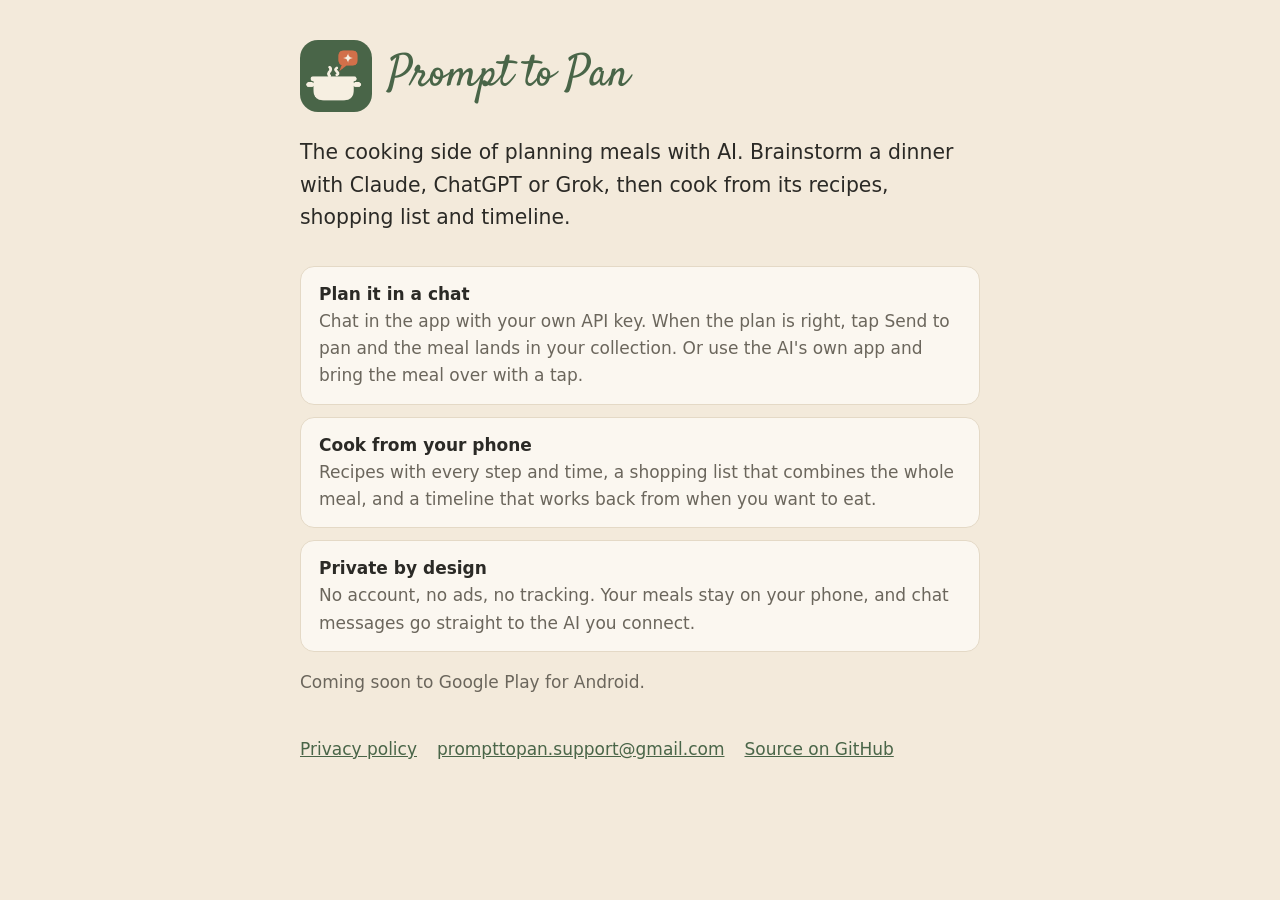
==== docs/index.html @ 09ab22e7 "Add a home page to the GitHub Pages site docs/index.html introduces the app and links to the privacy" ====
<!doctype html>
<html lang="en">
<head>
<meta charset="utf-8">
<meta name="viewport" content="width=device-width, initial-scale=1">
<title>Prompt to Pan</title>
<meta name="description" content="Plan meals with Claude, ChatGPT or Grok, then cook from recipes, shopping lists and timelines.">
<link rel="icon" href="icon.png">
<style>
  @font-face { font-family: Satisfy; src: url(fonts/Satisfy-Regular.woff2) format("woff2"); font-display: swap; }
  :root { --bg: #F3EADB; --surface: #FBF7F0; --line: #E4D9C6; --text: #2B2A26; --muted: #6B665C; --accent: #496548; }
  @media (prefers-color-scheme: dark) { :root { --bg: #232A24; --surface: #2E372F; --line: #3B463C; --text: #EFE8DA; --muted: #B5AE9F; --accent: #9CC29A; } }
  body { margin: 0; background: var(--bg); color: var(--text); font: 17px/1.6 system-ui, sans-serif; }
  main { max-width: 680px; margin: 0 auto; padding: 40px 16px 64px; }
  header { display: flex; align-items: center; gap: 16px; }
  header img { width: 72px; height: 72px; border-radius: 18px; }
  h1 { font: 400 2.6em/1.1 Satisfy, cursive; color: var(--accent); margin: 0; }
  .lead { font-size: 1.2em; margin: 24px 0 32px; }
  .features { display: grid; gap: 12px; padding: 0; list-style: none; }
  .features li { background: var(--surface); border: 1px solid var(--line); border-radius: 14px; padding: 14px 18px; }
  .features strong { display: block; }
  .muted { color: var(--muted); }
  a { color: var(--accent); }
  footer { margin-top: 40px; display: flex; flex-wrap: wrap; gap: 8px 20px; }
</style>
</head>
<body>
<main>
<header>
  <img src="icon.png" alt="">
  <h1>Prompt to Pan</h1>
</header>

<p class="lead">The cooking side of planning meals with AI. Brainstorm a dinner with Claude, ChatGPT or Grok, then cook from its recipes, shopping list and timeline.</p>

<ul class="features">
  <li><strong>Plan it in a chat</strong><span class="muted">Chat in the app with your own API key. When the plan is right, tap Send to pan and the meal lands in your collection. Or use the AI's own app and bring the meal over with a tap.</span></li>
  <li><strong>Cook from your phone</strong><span class="muted">Recipes with every step and time, a shopping list that combines the whole meal, and a timeline that works back from when you want to eat.</span></li>
  <li><strong>Private by design</strong><span class="muted">No account, no ads, no tracking. Your meals stay on your phone, and chat messages go straight to the AI you connect.</span></li>
</ul>

<p class="muted">Coming soon to Google Play for Android.</p>

<footer>
  <a href="privacy.html">Privacy policy</a>
  <a href="mailto:prompttopan.support@gmail.com">prompttopan.support@gmail.com</a>
  <a href="https://github.com/jimbo-yo/MealkeeperAndroid">Source on GitHub</a>
</footer>
</main>
</body>
</html>
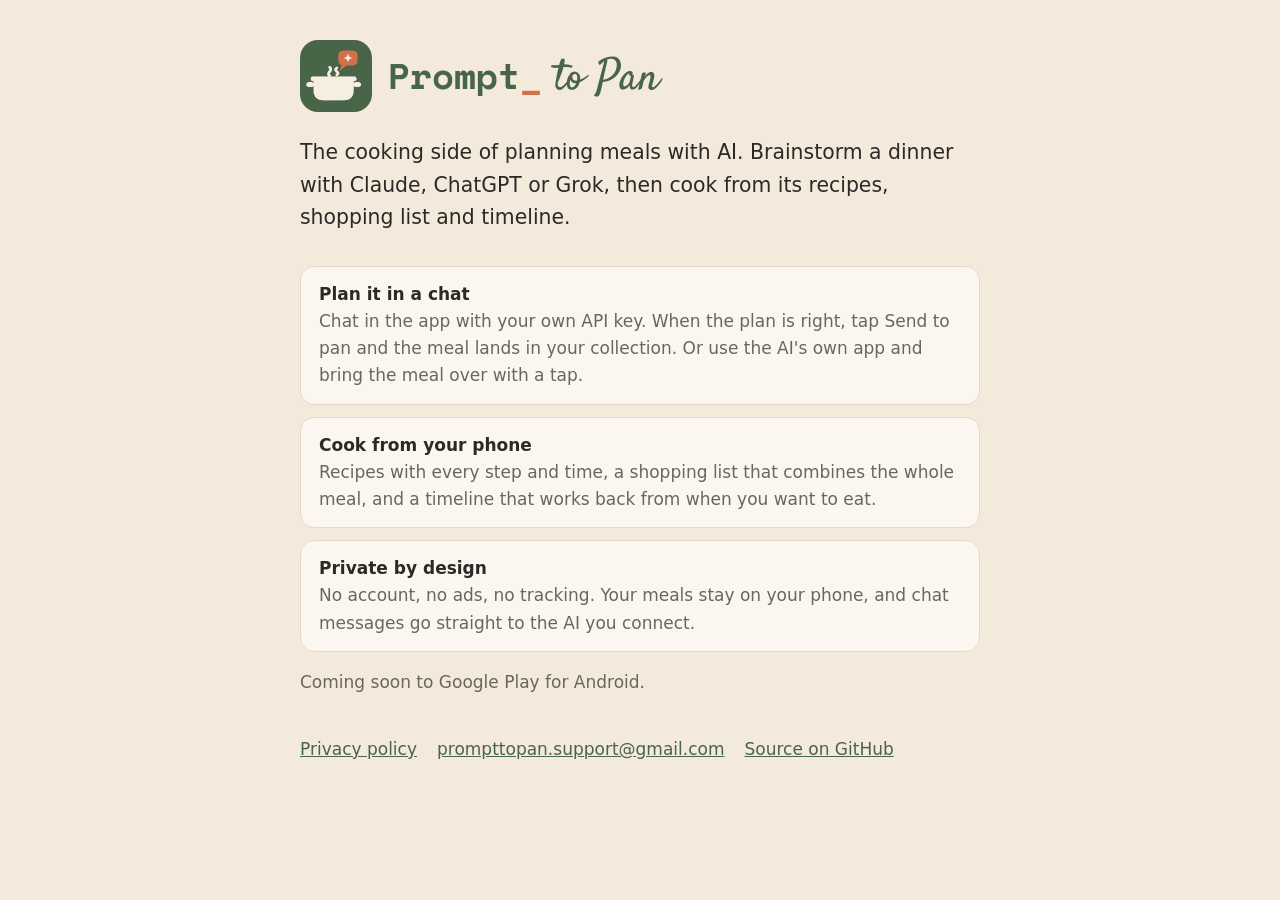
==== commit 8e541018: "Set "Prompt" in Space Mono with a blinking cursor The app name now pairs a typed-prompt look with th" ====
--- a/docs/index.html
+++ b/docs/index.html
@@ -8,6 +8,7 @@
 <link rel="icon" href="icon.png">
 <style>
   @font-face { font-family: Satisfy; src: url(fonts/Satisfy-Regular.woff2) format("woff2"); font-display: swap; }
+  @font-face { font-family: "Space Mono"; src: url(fonts/SpaceMono-Bold.woff2) format("woff2"); font-weight: 700; font-display: swap; }
   :root { --bg: #F3EADB; --surface: #FBF7F0; --line: #E4D9C6; --text: #2B2A26; --muted: #6B665C; --accent: #496548; }
   @media (prefers-color-scheme: dark) { :root { --bg: #232A24; --surface: #2E372F; --line: #3B463C; --text: #EFE8DA; --muted: #B5AE9F; --accent: #9CC29A; } }
   body { margin: 0; background: var(--bg); color: var(--text); font: 17px/1.6 system-ui, sans-serif; }
@@ -15,6 +16,10 @@
   header { display: flex; align-items: center; gap: 16px; }
   header img { width: 72px; height: 72px; border-radius: 18px; }
   h1 { font: 400 2.6em/1.1 Satisfy, cursive; color: var(--accent); margin: 0; }
+  .prompt { font: 700 .82em "Space Mono", monospace; }
+  .prompt::after { content: "_" / ""; color: #D2704A; animation: blink 1.1s steps(1) infinite; }
+  @keyframes blink { 50% { opacity: 0; } }
+  @media (prefers-reduced-motion: reduce) { .prompt::after { animation: none; } }
   .lead { font-size: 1.2em; margin: 24px 0 32px; }
   .features { display: grid; gap: 12px; padding: 0; list-style: none; }
   .features li { background: var(--surface); border: 1px solid var(--line); border-radius: 14px; padding: 14px 18px; }
@@ -28,7 +33,7 @@
 <main>
 <header>
   <img src="icon.png" alt="">
-  <h1>Prompt to Pan</h1>
+  <h1><span class="prompt">Prompt</span> to Pan</h1>
 </header>
 
 <p class="lead">The cooking side of planning meals with AI. Brainstorm a dinner with Claude, ChatGPT or Grok, then cook from its recipes, shopping list and timeline.</p>
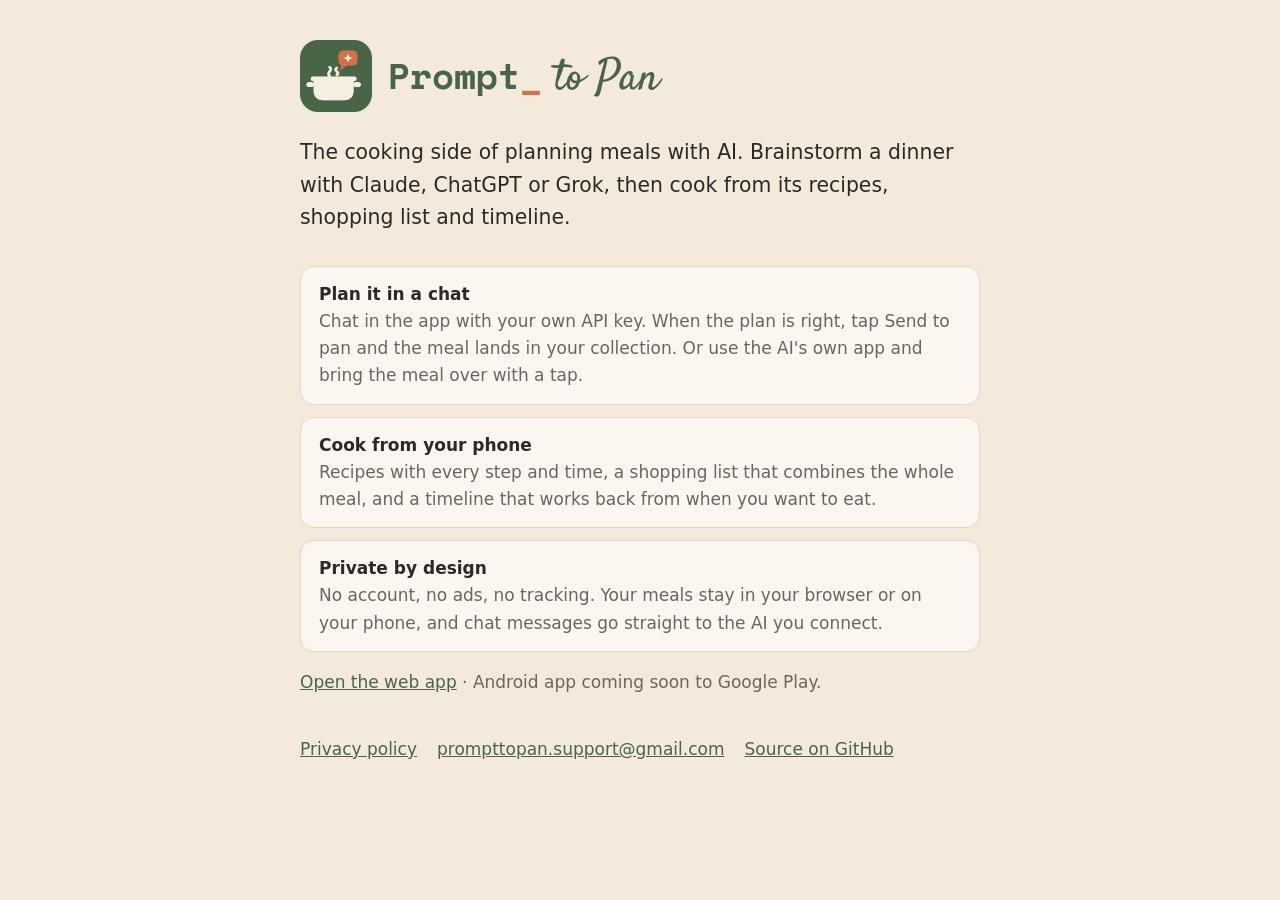
==== commit 8fe9675e: "Publish web app and improve meal sharing" ====
--- a/docs/index.html
+++ b/docs/index.html
@@ -41,10 +41,10 @@
 <ul class="features">
   <li><strong>Plan it in a chat</strong><span class="muted">Chat in the app with your own API key. When the plan is right, tap Send to pan and the meal lands in your collection. Or use the AI's own app and bring the meal over with a tap.</span></li>
   <li><strong>Cook from your phone</strong><span class="muted">Recipes with every step and time, a shopping list that combines the whole meal, and a timeline that works back from when you want to eat.</span></li>
-  <li><strong>Private by design</strong><span class="muted">No account, no ads, no tracking. Your meals stay on your phone, and chat messages go straight to the AI you connect.</span></li>
+  <li><strong>Private by design</strong><span class="muted">No account, no ads, no tracking. Your meals stay in your browser or on your phone, and chat messages go straight to the AI you connect.</span></li>
 </ul>
 
-<p class="muted">Coming soon to Google Play for Android.</p>
+<p class="muted"><a href="app/">Open the web app</a> · Android app coming soon to Google Play.</p>
 
 <footer>
   <a href="privacy.html">Privacy policy</a>
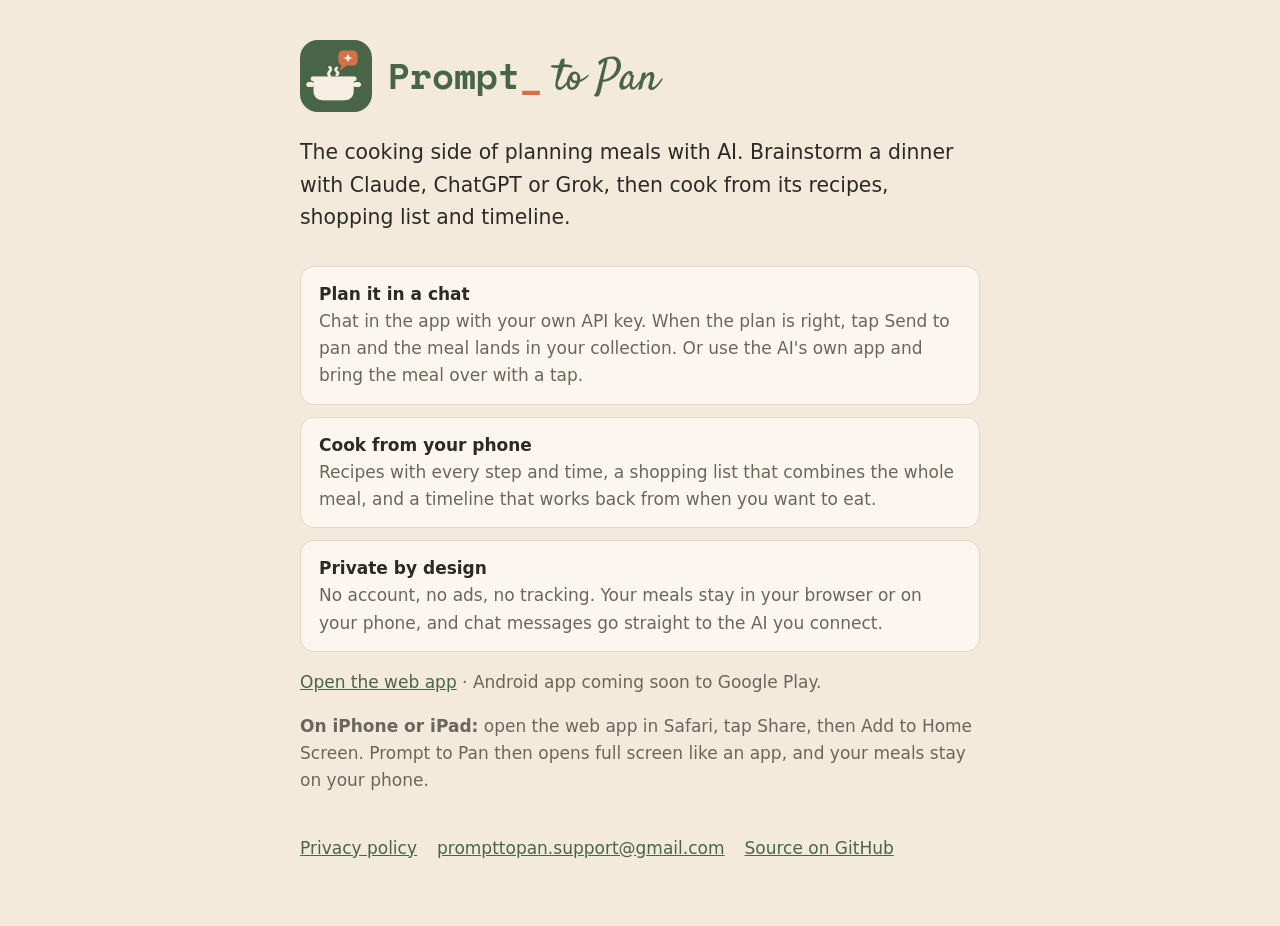
==== commit b0045202: "Make the web app work well on iPhone iPhone users can't get the Android app, but Safari can add the " ====
--- a/docs/index.html
+++ b/docs/index.html
@@ -46,6 +46,8 @@
 
 <p class="muted"><a href="app/">Open the web app</a> · Android app coming soon to Google Play.</p>
 
+<p class="muted"><strong>On iPhone or iPad:</strong> open the web app in Safari, tap Share, then Add to Home Screen. Prompt to Pan then opens full screen like an app, and your meals stay on your phone.</p>
+
 <footer>
   <a href="privacy.html">Privacy policy</a>
   <a href="mailto:prompttopan.support@gmail.com">prompttopan.support@gmail.com</a>
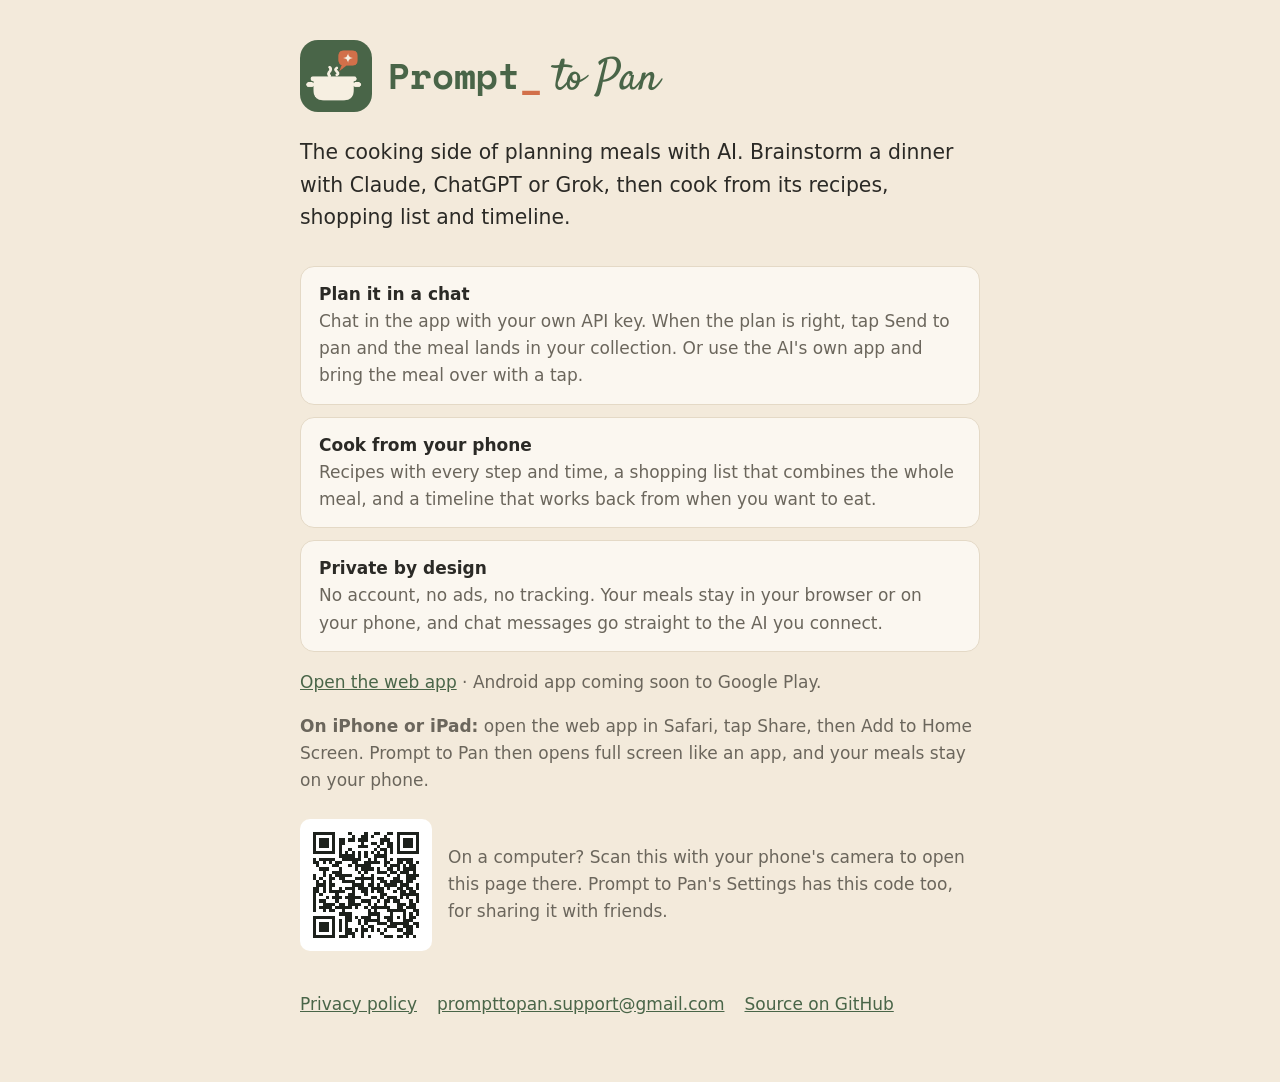
==== commit b42461a4: "Share Prompt to Pan with a QR code Typing the web address is error-prone (a one-letter typo lands on" ====
--- a/docs/index.html
+++ b/docs/index.html
@@ -26,6 +26,9 @@
   .features strong { display: block; }
   .muted { color: var(--muted); }
   a { color: var(--accent); }
+  .qr { display: flex; align-items: center; gap: 16px; margin: 24px 0 0; }
+  .qr img { width: 132px; height: 132px; border-radius: 10px; flex: none; }
+  .qr p { margin: 0; }
   footer { margin-top: 40px; display: flex; flex-wrap: wrap; gap: 8px 20px; }
 </style>
 </head>
@@ -48,6 +51,12 @@
 
 <p class="muted"><strong>On iPhone or iPad:</strong> open the web app in Safari, tap Share, then Add to Home Screen. Prompt to Pan then opens full screen like an app, and your meals stay on your phone.</p>
 
+<!-- qr.svg is made by the app's own encoder (qrSvg(SITE_URL) in app/qr.js); remake it if this page's address changes. -->
+<div class="qr">
+  <img src="qr.svg" alt="QR code for this page">
+  <p class="muted">On a computer? Scan this with your phone's camera to open this page there. Prompt to Pan's Settings has this code too, for sharing it with friends.</p>
+</div>
+
 <footer>
   <a href="privacy.html">Privacy policy</a>
   <a href="mailto:prompttopan.support@gmail.com">prompttopan.support@gmail.com</a>
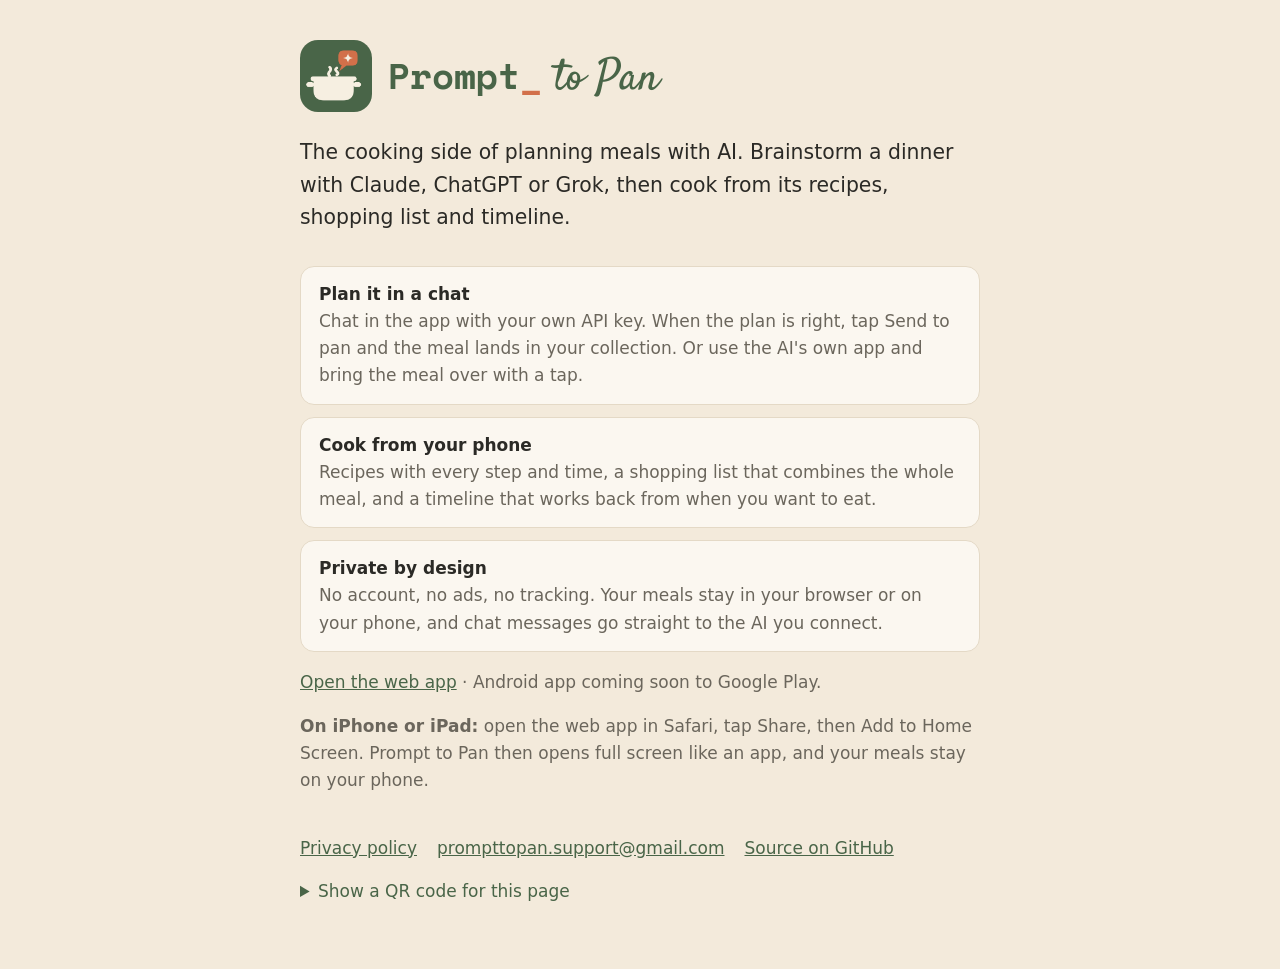
==== commit 4fd23172: "Landing page: tuck the QR code behind a link at the bottom The QR code took a lot of room for someth" ====
--- a/docs/index.html
+++ b/docs/index.html
@@ -26,7 +26,9 @@
   .features strong { display: block; }
   .muted { color: var(--muted); }
   a { color: var(--accent); }
-  .qr { display: flex; align-items: center; gap: 16px; margin: 24px 0 0; }
+  .qr { margin-top: 16px; }
+  .qr summary { color: var(--accent); cursor: pointer; width: fit-content; }
+  .qr div { display: flex; align-items: center; gap: 16px; margin-top: 12px; }
   .qr img { width: 132px; height: 132px; border-radius: 10px; flex: none; }
   .qr p { margin: 0; }
   footer { margin-top: 40px; display: flex; flex-wrap: wrap; gap: 8px 20px; }
@@ -51,17 +53,21 @@
 
 <p class="muted"><strong>On iPhone or iPad:</strong> open the web app in Safari, tap Share, then Add to Home Screen. Prompt to Pan then opens full screen like an app, and your meals stay on your phone.</p>
 
-<!-- qr.svg is made by the app's own encoder (qrSvg(SITE_URL) in app/qr.js); remake it if this page's address changes. -->
-<div class="qr">
-  <img src="qr.svg" alt="QR code for this page">
-  <p class="muted">On a computer? Scan this with your phone's camera to open this page there. Prompt to Pan's Settings has this code too, for sharing it with friends.</p>
-</div>
 
 <footer>
   <a href="privacy.html">Privacy policy</a>
   <a href="mailto:prompttopan.support@gmail.com">prompttopan.support@gmail.com</a>
   <a href="https://github.com/jimbo-yo/MealkeeperAndroid">Source on GitHub</a>
 </footer>
+
+<!-- qr.svg is made by the app's own encoder (qrSvg(SITE_URL) in app/qr.js); remake it if this page's address changes. -->
+<details class="qr">
+  <summary>Show a QR code for this page</summary>
+  <div>
+    <img src="qr.svg" alt="QR code for this page">
+    <p class="muted">On a computer? Scan this with your phone's camera to open this page there. Prompt to Pan's Settings has this code too, for sharing it with friends.</p>
+  </div>
+</details>
 </main>
 </body>
 </html>
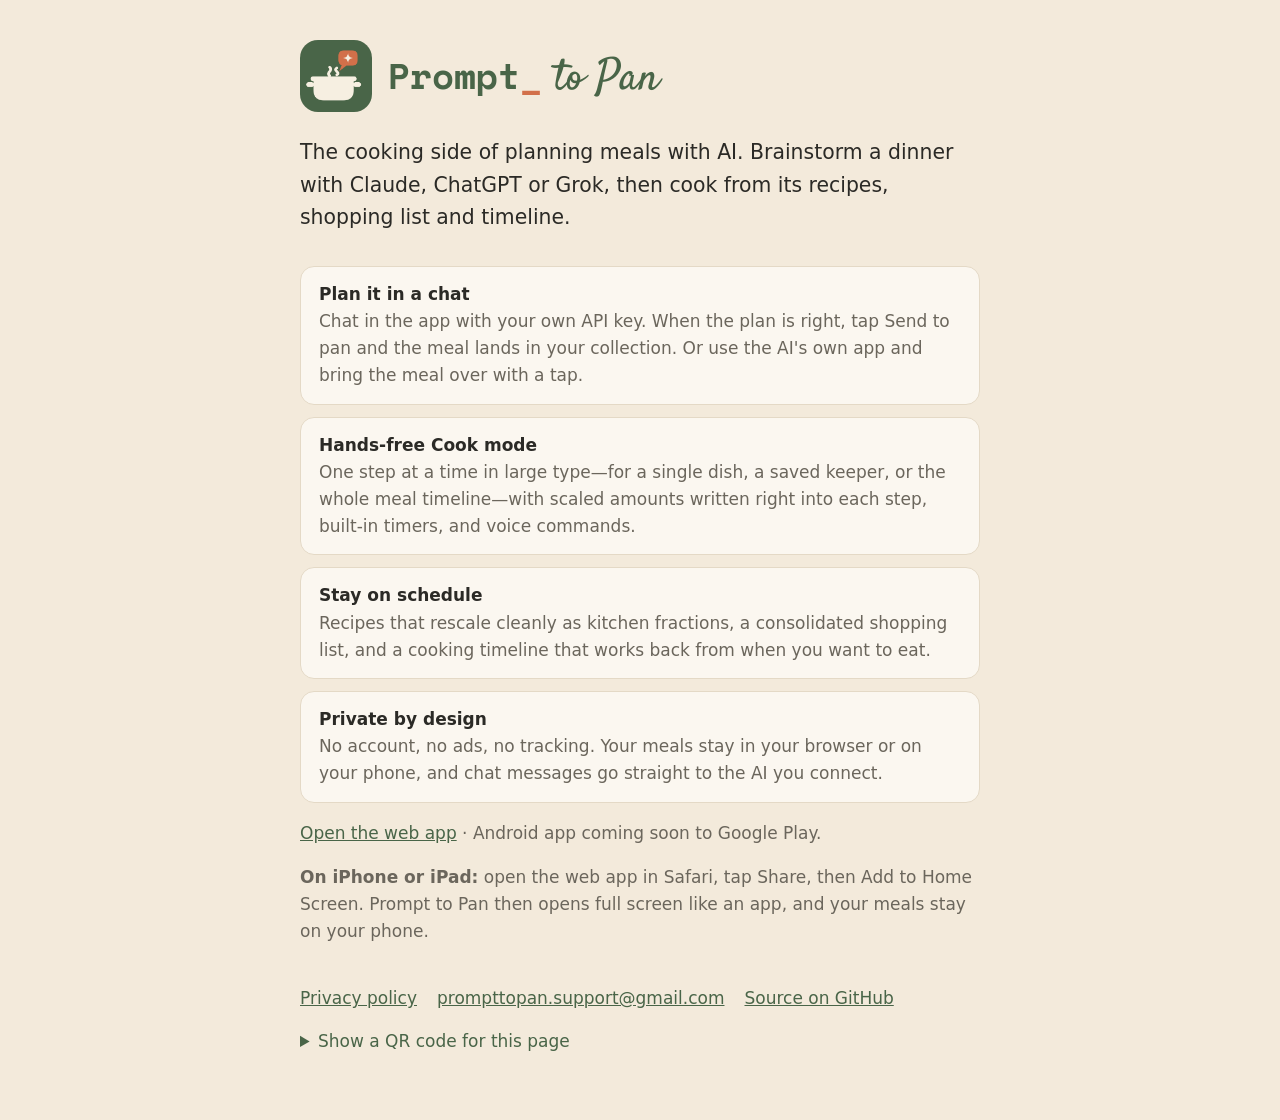
==== commit 83e55af6: "Add Web Speech voice control, keyboard nav, and updated docs for the web app" ====
--- a/docs/index.html
+++ b/docs/index.html
@@ -45,7 +45,8 @@
 
 <ul class="features">
   <li><strong>Plan it in a chat</strong><span class="muted">Chat in the app with your own API key. When the plan is right, tap Send to pan and the meal lands in your collection. Or use the AI's own app and bring the meal over with a tap.</span></li>
-  <li><strong>Cook from your phone</strong><span class="muted">Recipes with every step and time, a shopping list that combines the whole meal, and a timeline that works back from when you want to eat.</span></li>
+  <li><strong>Hands-free Cook mode</strong><span class="muted">One step at a time in large type—for a single dish, a saved keeper, or the whole meal timeline—with scaled amounts written right into each step, built-in timers, and voice commands.</span></li>
+  <li><strong>Stay on schedule</strong><span class="muted">Recipes that rescale cleanly as kitchen fractions, a consolidated shopping list, and a cooking timeline that works back from when you want to eat.</span></li>
   <li><strong>Private by design</strong><span class="muted">No account, no ads, no tracking. Your meals stay in your browser or on your phone, and chat messages go straight to the AI you connect.</span></li>
 </ul>
 
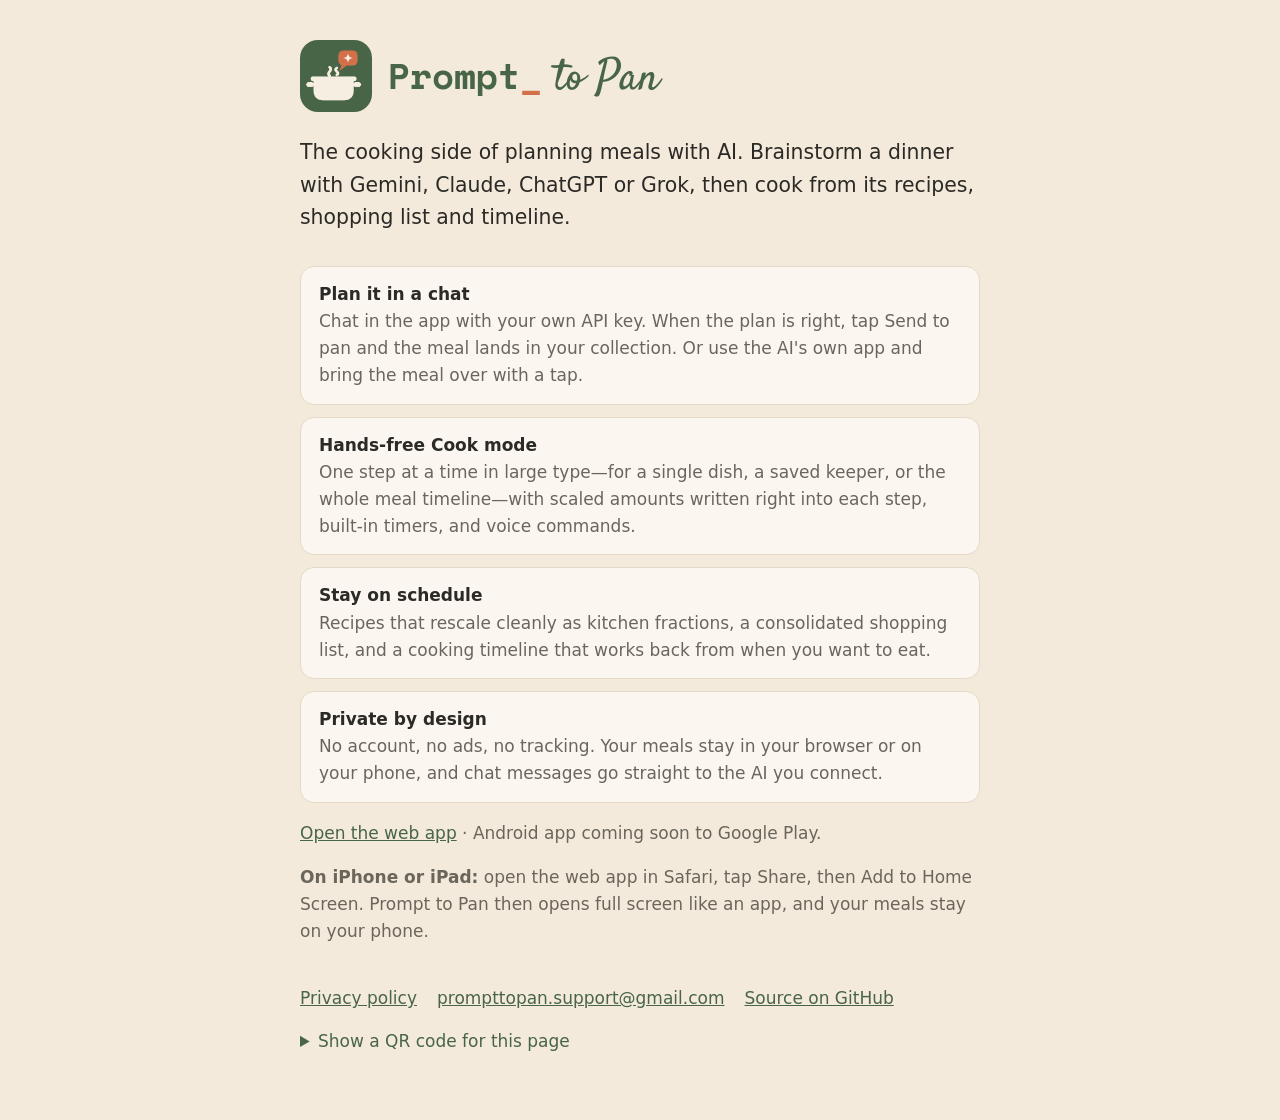
==== commit 6d80e498: "Add Rust/Tauri desktop app and Gemini (gemini-4-neon) AI support across all editions" ====
--- a/docs/index.html
+++ b/docs/index.html
@@ -4,7 +4,7 @@
 <meta charset="utf-8">
 <meta name="viewport" content="width=device-width, initial-scale=1">
 <title>Prompt to Pan</title>
-<meta name="description" content="Plan meals with Claude, ChatGPT or Grok, then cook from recipes, shopping lists and timelines.">
+<meta name="description" content="Plan meals with Gemini, Claude, ChatGPT or Grok, then cook from recipes, shopping lists and timelines.">
 <link rel="icon" href="icon.png">
 <style>
   @font-face { font-family: Satisfy; src: url(fonts/Satisfy-Regular.woff2) format("woff2"); font-display: swap; }
@@ -41,7 +41,7 @@
   <h1><span class="prompt">Prompt</span> to Pan</h1>
 </header>
 
-<p class="lead">The cooking side of planning meals with AI. Brainstorm a dinner with Claude, ChatGPT or Grok, then cook from its recipes, shopping list and timeline.</p>
+<p class="lead">The cooking side of planning meals with AI. Brainstorm a dinner with Gemini, Claude, ChatGPT or Grok, then cook from its recipes, shopping list and timeline.</p>
 
 <ul class="features">
   <li><strong>Plan it in a chat</strong><span class="muted">Chat in the app with your own API key. When the plan is right, tap Send to pan and the meal lands in your collection. Or use the AI's own app and bring the meal over with a tap.</span></li>
